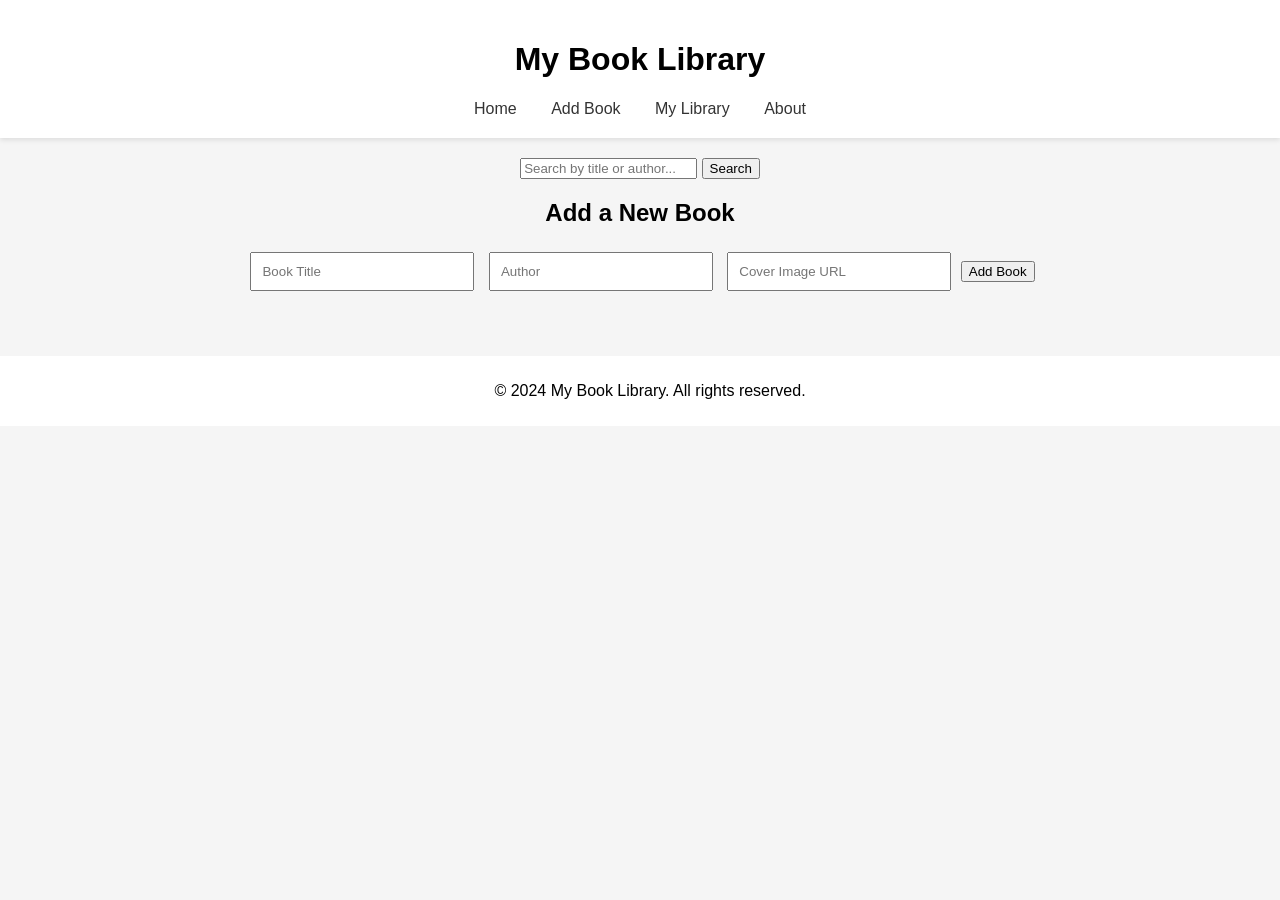
==== index.html @ 729497bb "Add files via upload" ====
<!DOCTYPE html>
<html lang="en">
<head>
    <meta charset="UTF-8">
    <meta name="viewport" content="width=device-width, initial-scale=1.0">
    <title>My Book Library</title>
    <link rel="stylesheet" href="style.css"> <!-- Link to your CSS file -->
</head>
<body>
    <header>
        <h1>My Book Library</h1>
        <nav>
            <a href="#home">Home</a>
            <a href="#add-book">Add Book</a>
            <a href="#my-library">My Library</a>
            <a href="#about">About</a>
        </nav>
    </header>

    <main>
        <div class="search-bar">
            <input type="text" id="search-input" placeholder="Search by title or author...">
            <button id="search-button">Search</button>
        </div>

        <div class="add-book">
            <h2>Add a New Book</h2>
            <input type="text" id="title" placeholder="Book Title" required>
            <input type="text" id="author" placeholder="Author" required>
            <input type="text" id="cover" placeholder="Cover Image URL" required>
            <button id="add-button">Add Book</button>
        </div>

        <div class="book-catalog" id="book-catalog">
            <!-- Books will be dynamically added here -->
        </div>
    </main>

    <footer>
        <p>&copy; 2024 My Book Library. All rights reserved.</p>
    </footer>

    <script src="script.js"></script> <!-- Link to your JavaScript file -->
</body>
</html>
---- style.css ----
body {
    font-family: Arial, sans-serif;
    margin: 0;
    padding: 0;
    background-color: #f5f5f5;
}

header {
    background-color: #fff;
    padding: 20px;
    text-align: center;
    box-shadow: 0 2px 5px rgba(0, 0, 0, 0.1);
}

nav a {
    margin: 0 15px;
    text-decoration: none;
    color: #333;
}

.search-bar {
    margin: 20px auto;
    text-align: center;
}

.add-book {
    margin: 20px auto;
    text-align: center;
}

.add-book input {
    margin: 5px;
    padding: 10px;
    width: 200px;
}

.book-catalog {
    display: grid;
    grid-template-columns: repeat(auto-fill, minmax(150px, 1fr));
    gap: 20px;
    padding: 20px;
}

.book-item {
    background-color: #fff;
    border: 1px solid #ddd;
    border-radius: 5px;
    padding: 15px;
    text-align: center;
}

.status {
    display: inline-block;
    margin: 10px 0;
    padding: 5px 10px;
    background-color: #e0f7fa;
    border-radius: 3px;
}

footer {
    text-align: center;
    padding: 10px;
    background-color: #fff;
    position: relative;
    bottom: 0;
    width: 100%;
}
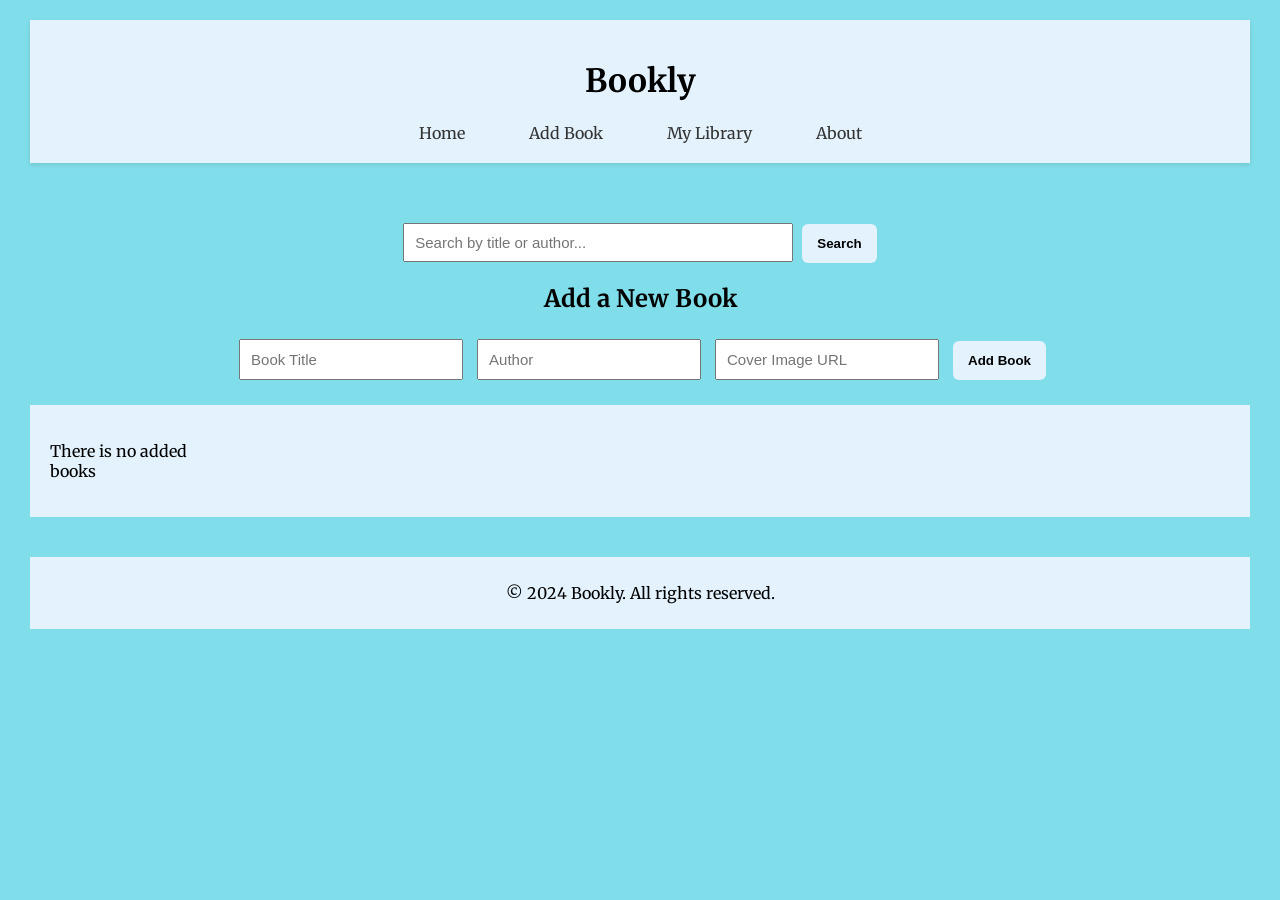
==== commit 15f6b0e7: "add some styles with some modifications" ====
--- a/index.html
+++ b/index.html
@@ -1,45 +1,66 @@
 <!DOCTYPE html>
 <html lang="en">
-<head>
-    <meta charset="UTF-8">
-    <meta name="viewport" content="width=device-width, initial-scale=1.0">
-    <title>My Book Library</title>
-    <link rel="stylesheet" href="style.css"> <!-- Link to your CSS file -->
-</head>
-<body>
-    <header>
-        <h1>My Book Library</h1>
+  <head>
+    <meta charset="UTF-8" />
+    <meta name="viewport" content="width=device-width, initial-scale=1.0" />
+    <title>Bookly</title>
+    <link rel="preconnect" href="https://fonts.googleapis.com" />
+    <link rel="preconnect" href="https://fonts.gstatic.com" crossorigin />
+    <link
+      href="https://fonts.googleapis.com/css2?family=Merriweather:ital,wght@0,300;0,400;0,700;0,900;1,300;1,400;1,700;1,900&family=Playfair+Display:ital,wght@0,400..900;1,400..900&display=swap"
+      rel="stylesheet"
+    />
+    <link rel="stylesheet" href="style.css" />
+  </head>
+  <body onload="renderBooks()">
+    <div class="container">
+      <header>
+        <h1><a href="#">Bookly</a></h1>
         <nav>
-            <a href="#home">Home</a>
-            <a href="#add-book">Add Book</a>
-            <a href="#my-library">My Library</a>
-            <a href="#about">About</a>
+          <a href="#home">Home</a>
+          <a href="#add-book">Add Book</a>
+          <a href="#my-library">My Library</a>
+          <a href="#about">About</a>
         </nav>
-    </header>
-
-    <main>
+      </header>
+    </div>
+    <div class="container">
+      <main>
         <div class="search-bar">
-            <input type="text" id="search-input" placeholder="Search by title or author...">
-            <button id="search-button">Search</button>
+          <input
+            type="text"
+            id="search-input"
+            placeholder="Search by title or author..."
+          />
+          <button id="search-button">Search</button>
         </div>
 
         <div class="add-book">
-            <h2>Add a New Book</h2>
-            <input type="text" id="title" placeholder="Book Title" required>
-            <input type="text" id="author" placeholder="Author" required>
-            <input type="text" id="cover" placeholder="Cover Image URL" required>
-            <button id="add-button">Add Book</button>
+          <h2>Add a New Book</h2>
+          <input type="text" id="title" placeholder="Book Title" required />
+          <input type="text" id="author" placeholder="Author" required />
+          <input
+            type="text"
+            id="cover"
+            placeholder="Cover Image URL"
+            required
+          />
+          <button id="add-button">Add Book</button>
         </div>
 
         <div class="book-catalog" id="book-catalog">
-            <!-- Books will be dynamically added here -->
+          <!-- Books will be dynamically added here -->
         </div>
-    </main>
+      </main>
+    </div>
+    <div class="container">
+      <footer>
+        <p>&copy; 2024 Bookly. All rights reserved.</p>
+      </footer>
+    </div>
 
-    <footer>
-        <p>&copy; 2024 My Book Library. All rights reserved.</p>
-    </footer>
-
-    <script src="script.js"></script> <!-- Link to your JavaScript file -->
-</body>
+    <!-- <script src="script.js"></script> -->
+    <script src="script.js"></script>
+    <!-- Link to your JavaScript file -->
+  </body>
 </html>
--- a/style.css
+++ b/style.css
@@ -1,67 +1,106 @@
 body {
-    font-family: Arial, sans-serif;
-    margin: 0;
-    padding: 0;
-    background-color: #f5f5f5;
+  font-family: "Merriweather", serif;
+  margin: 0;
+  padding: 0;
+  background-color: #80deea;
+}
+
+.container {
+  padding: 20px 30px;
 }
 
 header {
-    background-color: #fff;
-    padding: 20px;
-    text-align: center;
-    box-shadow: 0 2px 5px rgba(0, 0, 0, 0.1);
+  background-color: #e3f2fd;
+  padding: 20px;
+  text-align: center;
+  box-shadow: 0 2px 5px rgba(0, 0, 0, 0.1);
+}
+header > h1 > a {
+  text-decoration: none;
+  color: black;
 }
 
 nav a {
-    margin: 0 15px;
-    text-decoration: none;
-    color: #333;
+  margin: 0 15px;
+  text-decoration: none;
+  color: #333;
+  padding: 10px 15px;
+  border-radius: 10px;
+  transition: 0.5s;
+}
+nav a:hover {
+  background-color: #0097a7;
+  color: white;
 }
 
 .search-bar {
-    margin: 20px auto;
-    text-align: center;
+  margin: 20px auto;
+  text-align: center;
 }
-
+.search-bar > input {
+  height: 35px;
+  width: 30%;
+}
+input {
+  font-size: 15px;
+  padding: 0 10px;
+}
+input:focus {
+  outline: #4dd0e1;
+}
+button {
+  padding: 12px 15px;
+  margin-left: 5px;
+  color: black;
+  border-radius: 6px;
+  background-color: #e3f2fd;
+  border: none;
+  font-weight: 600;
+  transition: 0.2s;
+  cursor: pointer;
+}
+button:active {
+  background-color: black;
+  color: #e3f2fd;
+}
 .add-book {
-    margin: 20px auto;
-    text-align: center;
+  margin: 20px auto;
+  text-align: center;
 }
 
 .add-book input {
-    margin: 5px;
-    padding: 10px;
-    width: 200px;
+  margin: 5px;
+  padding: 10px;
+  width: 200px;
 }
-
 .book-catalog {
-    display: grid;
-    grid-template-columns: repeat(auto-fill, minmax(150px, 1fr));
-    gap: 20px;
-    padding: 20px;
+  display: grid;
+  grid-template-columns: repeat(auto-fill, minmax(150px, 1fr));
+  gap: 20px;
+  padding: 20px;
+  background-color: #e3f2fd;
 }
 
 .book-item {
-    background-color: #fff;
-    border: 1px solid #ddd;
-    border-radius: 5px;
-    padding: 15px;
-    text-align: center;
+  background-color: #e3f2fd;
+  border: 1px solid #ddd;
+  border-radius: 5px;
+  padding: 15px;
+  text-align: center;
 }
 
 .status {
-    display: inline-block;
-    margin: 10px 0;
-    padding: 5px 10px;
-    background-color: #e0f7fa;
-    border-radius: 3px;
+  display: inline-block;
+  margin: 10px 0;
+  padding: 5px 10px;
+  background-color: #e0f7fa;
+  border-radius: 3px;
 }
 
 footer {
-    text-align: center;
-    padding: 10px;
-    background-color: #fff;
-    position: relative;
-    bottom: 0;
-    width: 100%;
+  text-align: center;
+  padding: 10px;
+  background-color: #e3f2fd;
+  position: relative;
+  bottom: 0;
 }
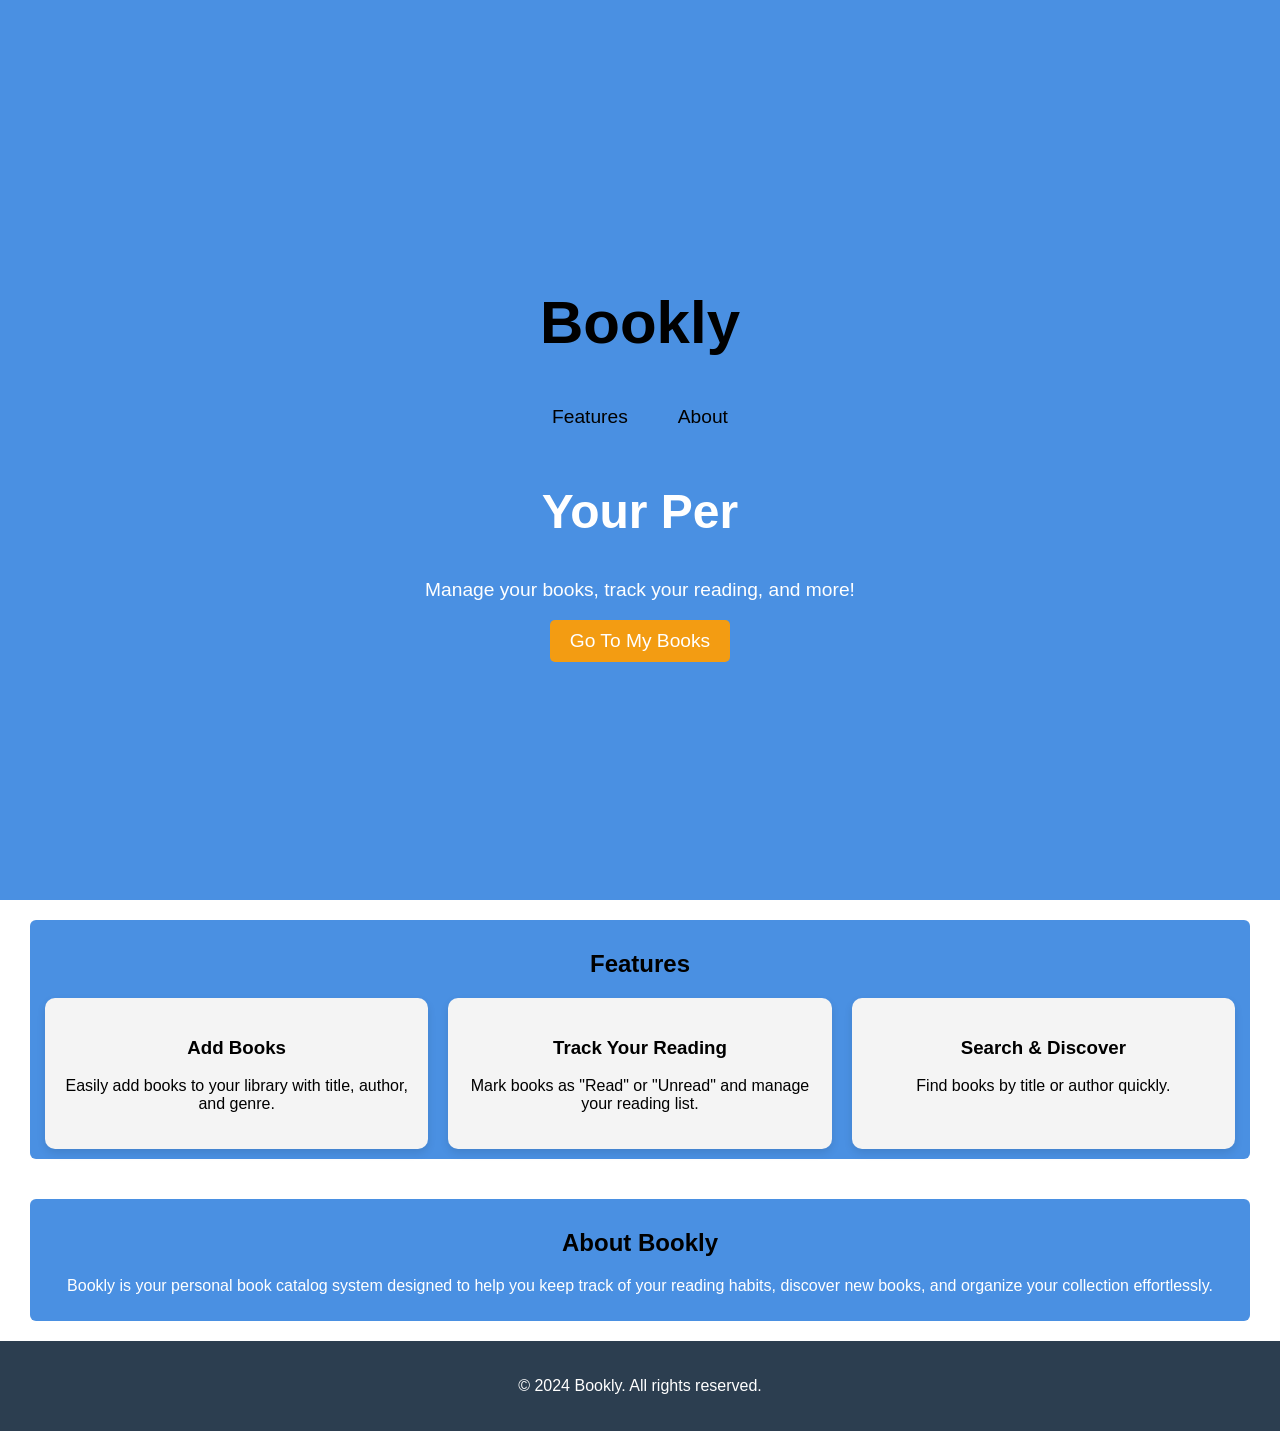
==== commit 79784bd7: "add landing page with some animations" ====
--- a/index.html
+++ b/index.html
@@ -3,64 +3,61 @@
   <head>
     <meta charset="UTF-8" />
     <meta name="viewport" content="width=device-width, initial-scale=1.0" />
-    <title>Bookly</title>
-    <link rel="preconnect" href="https://fonts.googleapis.com" />
-    <link rel="preconnect" href="https://fonts.gstatic.com" crossorigin />
-    <link
-      href="https://fonts.googleapis.com/css2?family=Merriweather:ital,wght@0,300;0,400;0,700;0,900;1,300;1,400;1,700;1,900&family=Playfair+Display:ital,wght@0,400..900;1,400..900&display=swap"
-      rel="stylesheet"
-    />
+    <title>Welcome to Bookly</title>
     <link rel="stylesheet" href="style.css" />
   </head>
-  <body onload="renderBooks()">
+  <body>
+    <header class="header">
+      <nav>
+        <h1 style="color: black">Bookly</h1>
+        <ul>
+          <li><a href="#features">Features</a></li>
+          <li><a href="#about">About</a></li>
+        </ul>
+      </nav>
+      <div class="hero">
+        <h2>Your Personal Book Library</h2>
+        <p>Manage your books, track your reading, and more!</p>
+        <a href="./my-books.html" class="cta-btn">Go To My Books</a>
+      </div>
+    </header>
     <div class="container">
-      <header>
-        <h1><a href="#">Bookly</a></h1>
-        <nav>
-          <a href="#home">Home</a>
-          <a href="#add-book">Add Book</a>
-          <a href="#my-library">My Library</a>
-          <a href="#about">About</a>
-        </nav>
-      </header>
+      <section id="features" class="features">
+        <h2>Features</h2>
+        <div class="feature-list">
+          <div class="feature">
+            <h3>Add Books</h3>
+            <p class="mainText">
+              Easily add books to your library with title, author, and genre.
+            </p>
+          </div>
+          <div class="feature">
+            <h3>Track Your Reading</h3>
+            <p class="mainText">
+              Mark books as "Read" or "Unread" and manage your reading list.
+            </p>
+          </div>
+          <div class="feature">
+            <h3>Search & Discover</h3>
+            <p class="mainText">Find books by title or author quickly.</p>
+          </div>
+        </div>
+      </section>
     </div>
     <div class="container">
-      <main>
-        <div class="search-bar">
-          <input
-            type="text"
-            id="search-input"
-            placeholder="Search by title or author..."
-          />
-          <button id="search-button">Search</button>
-        </div>
+      <section id="about" class="about">
+        <h2>About Bookly</h2>
+        <p class="mainText" style="color: white">
+          Bookly is your personal book catalog system designed to help you keep
+          track of your reading habits, discover new books, and organize your
+          collection effortlessly.
+        </p>
+      </section>
+    </div>
+    <footer class="footer" id="contact">
+      <p>&copy; 2024 Bookly. All rights reserved.</p>
+    </footer>
 
-        <div class="add-book">
-          <h2>Add a New Book</h2>
-          <input type="text" id="title" placeholder="Book Title" required />
-          <input type="text" id="author" placeholder="Author" required />
-          <input
-            type="text"
-            id="cover"
-            placeholder="Cover Image URL"
-            required
-          />
-          <button id="add-button">Add Book</button>
-        </div>
-
-        <div class="book-catalog" id="book-catalog">
-          <!-- Books will be dynamically added here -->
-        </div>
-      </main>
-    </div>
-    <div class="container">
-      <footer>
-        <p>&copy; 2024 Bookly. All rights reserved.</p>
-      </footer>
-    </div>
-
-    <!-- <script src="script.js"></script> -->
     <script src="script.js"></script>
-    <!-- Link to your JavaScript file -->
   </body>
 </html>
--- a/style.css
+++ b/style.css
@@ -1,106 +1,124 @@
+/* Global styles */
+html {
+  scroll-behavior: smooth;
+}
 body {
-  font-family: "Merriweather", serif;
   margin: 0;
   padding: 0;
-  background-color: #80deea;
+  font-family: Arial, sans-serif;
 }
-
 .container {
   padding: 20px 30px;
 }
-
-header {
-  background-color: #e3f2fd;
-  padding: 20px;
+section {
+  background-color: #4a90e2;
+  padding: 10px 15px;
   text-align: center;
-  box-shadow: 0 2px 5px rgba(0, 0, 0, 0.1);
+  border-radius: 6px;
 }
-header > h1 > a {
-  text-decoration: none;
-  color: black;
+.header {
+  background-color: #4a90e2;
+  color: white;
+  padding: 50px;
+  text-align: center;
+  position: relative;
+  height: calc(100vh - 100px);
+  display: flex;
+  justify-content: center;
+  align-items: center;
+  flex-direction: column;
+}
+.header h1 {
+  font-size: 60px;
+}
+nav ul {
+  list-style: none;
+  padding: 0;
+  display: flex;
+  justify-content: center;
+  gap: 20px;
 }
 
-nav a {
-  margin: 0 15px;
+nav ul li {
+  display: inline;
+}
+
+nav ul li a {
+  color: black;
   text-decoration: none;
-  color: #333;
+  font-size: 1.2rem;
+  transition: 0.3s;
   padding: 10px 15px;
-  border-radius: 10px;
-  transition: 0.5s;
+  border-radius: 6px;
 }
-nav a:hover {
-  background-color: #0097a7;
+nav ul li a:hover {
+  background-color: #0077ff;
   color: white;
 }
 
-.search-bar {
-  margin: 20px auto;
-  text-align: center;
-}
-.search-bar > input {
-  height: 35px;
-  width: 30%;
-}
-input {
-  font-size: 15px;
-  padding: 0 10px;
-}
-input:focus {
-  outline: #4dd0e1;
-}
-button {
-  padding: 12px 15px;
-  margin-left: 5px;
-  color: black;
-  border-radius: 6px;
-  background-color: #e3f2fd;
-  border: none;
-  font-weight: 600;
-  transition: 0.2s;
-  cursor: pointer;
-}
-button:active {
-  background-color: black;
-  color: #e3f2fd;
-}
-.add-book {
-  margin: 20px auto;
-  text-align: center;
+.hero h2 {
+  font-size: 3rem;
+  opacity: 1;
+  transition: opacity 0.3s ease-in-out;
 }
 
-.add-book input {
-  margin: 5px;
-  padding: 10px;
-  width: 200px;
-}
-.book-catalog {
-  display: grid;
-  grid-template-columns: repeat(auto-fill, minmax(150px, 1fr));
-  gap: 20px;
-  padding: 20px;
-  background-color: #e3f2fd;
+.hero p {
+  font-size: 1.2rem;
 }
 
-.book-item {
-  background-color: #e3f2fd;
-  border: 1px solid #ddd;
+.cta-btn {
+  display: inline-block;
+  padding: 10px 20px;
+  background-color: #f39c12;
+  color: white;
+  text-decoration: none;
+  font-size: 1.2rem;
   border-radius: 5px;
-  padding: 15px;
-  text-align: center;
+  transition: transform 0.3s ease-in-out;
 }
 
-.status {
-  display: inline-block;
-  margin: 10px 0;
-  padding: 5px 10px;
-  background-color: #e0f7fa;
-  border-radius: 3px;
+.cta-btn:hover {
+  transform: scale(1.1);
 }
 
-footer {
+.feature-list {
+  display: flex;
+  justify-content: center;
+  gap: 20px;
+}
+
+.feature {
+  background-color: #f4f4f4;
+  padding: 20px;
+  border-radius: 10px;
+  width: 30%;
+  box-shadow: 0px 4px 8px rgba(0, 0, 0, 0.1);
+  transition: 0.3s;
+}
+.feature:hover {
+  transform: scale(1.2, 1.2);
+}
+
+.footer {
+  background-color: #2c3e50;
+  color: white;
   text-align: center;
-  padding: 10px;
-  background-color: #e3f2fd;
-  position: relative;
-  bottom: 0;
+  padding: 20px 0;
 }
+
+@keyframes fadeIn {
+  0% {
+    opacity: 0;
+    transform: translateY(20px);
+  }
+  100% {
+    opacity: 1;
+    transform: translateY(0);
+  }
+}
+
+.header,
+.features,
+.about {
+  animation: fadeIn 1.5s ease-in-out;
+}
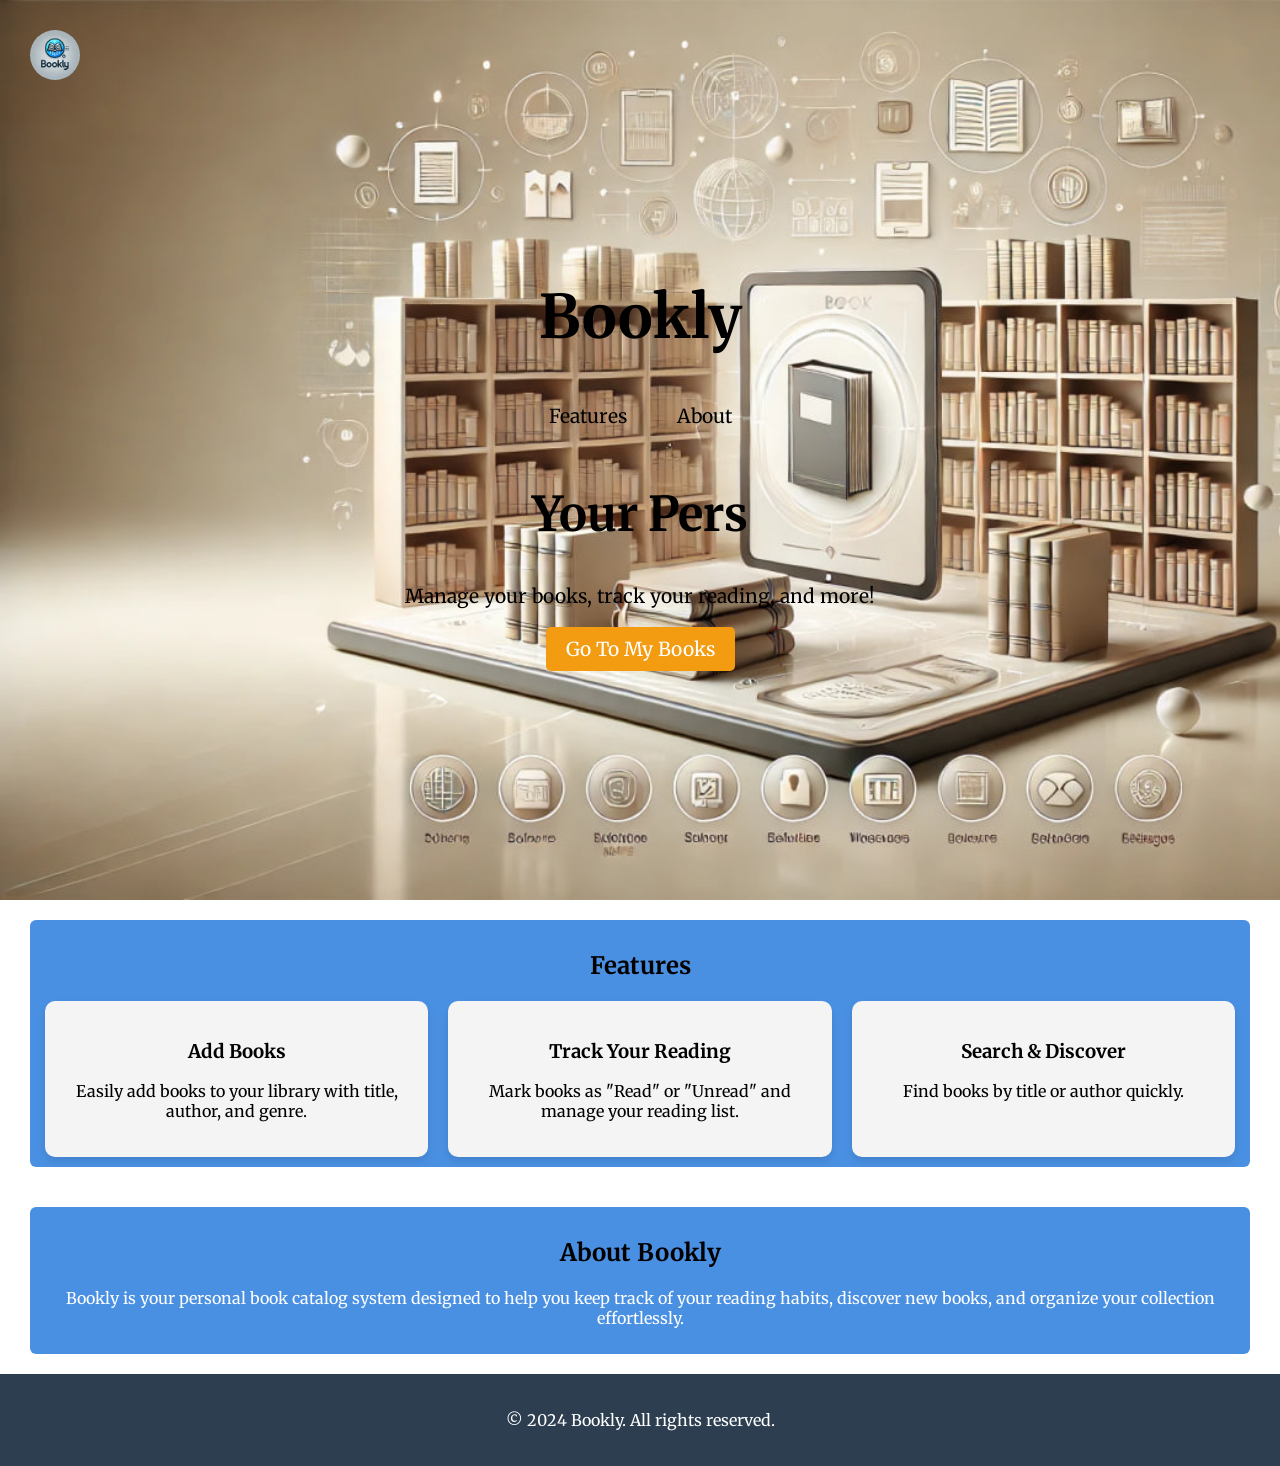
==== commit 227a1cdc: "last Version" ====
--- a/index.html
+++ b/index.html
@@ -1,63 +1,72 @@
-<!DOCTYPE html>
-<html lang="en">
-  <head>
-    <meta charset="UTF-8" />
-    <meta name="viewport" content="width=device-width, initial-scale=1.0" />
-    <title>Welcome to Bookly</title>
-    <link rel="stylesheet" href="style.css" />
-  </head>
-  <body>
-    <header class="header">
-      <nav>
-        <h1 style="color: black">Bookly</h1>
-        <ul>
-          <li><a href="#features">Features</a></li>
-          <li><a href="#about">About</a></li>
-        </ul>
-      </nav>
-      <div class="hero">
-        <h2>Your Personal Book Library</h2>
-        <p>Manage your books, track your reading, and more!</p>
-        <a href="./my-books.html" class="cta-btn">Go To My Books</a>
-      </div>
-    </header>
-    <div class="container">
-      <section id="features" class="features">
-        <h2>Features</h2>
-        <div class="feature-list">
-          <div class="feature">
-            <h3>Add Books</h3>
-            <p class="mainText">
-              Easily add books to your library with title, author, and genre.
-            </p>
-          </div>
-          <div class="feature">
-            <h3>Track Your Reading</h3>
-            <p class="mainText">
-              Mark books as "Read" or "Unread" and manage your reading list.
-            </p>
-          </div>
-          <div class="feature">
-            <h3>Search & Discover</h3>
-            <p class="mainText">Find books by title or author quickly.</p>
-          </div>
-        </div>
-      </section>
-    </div>
-    <div class="container">
-      <section id="about" class="about">
-        <h2>About Bookly</h2>
-        <p class="mainText" style="color: white">
-          Bookly is your personal book catalog system designed to help you keep
-          track of your reading habits, discover new books, and organize your
-          collection effortlessly.
-        </p>
-      </section>
-    </div>
-    <footer class="footer" id="contact">
-      <p>&copy; 2024 Bookly. All rights reserved.</p>
-    </footer>
-
-    <script src="script.js"></script>
-  </body>
-</html>
+<!DOCTYPE html>
+<html lang="en">
+  <head>
+    <meta charset="UTF-8" />
+    <meta name="viewport" content="width=device-width, initial-scale=1.0" />
+    <title>Welcome to Bookly</title>
+    <link rel="preconnect" href="https://fonts.googleapis.com" />
+    <link rel="preconnect" href="https://fonts.gstatic.com" crossorigin />
+    <link
+      href="https://fonts.googleapis.com/css2?family=Merriweather:ital,wght@0,300;0,400;0,700;0,900;1,300;1,400;1,700;1,900&family=Playfair+Display:ital,wght@0,400..900;1,400..900&display=swap"
+      rel="stylesheet"
+    />
+    <link rel="stylesheet" href="CSS/index.css" />
+  </head>
+  <body>
+    <a href="../index.html"><img src="./images/logo.jpg" class="logoLanding" alt="logo" /></a>
+
+    <header class="header">
+
+      <nav>
+        <h1 style="color: black">Bookly</h1>
+        <ul>
+          <li><a href="#features">Features</a></li>
+          <li><a href="#about">About</a></li>
+        </ul>
+      </nav>
+      <div class="hero">
+        <h2>Your Personal Book Library</h2>
+        <p>Manage your books, track your reading, and more!</p>
+        <a href="HTML/my-books.html" class="cta-btn">Go To My Books</a>
+      </div>
+    </header>
+    <div class="container">
+      <section id="features" class="features">
+        <h2>Features</h2>
+        <div class="feature-list">
+          <div class="feature">
+            <h3>Add Books</h3>
+            <p class="mainText">
+              Easily add books to your library with title, author, and genre.
+            </p>
+          </div>
+          <div class="feature">
+            <h3>Track Your Reading</h3>
+            <p class="mainText">
+              Mark books as "Read" or "Unread" and manage your reading list.
+            </p>
+          </div>
+          <div class="feature">
+            <h3>Search & Discover</h3>
+            <p class="mainText">Find books by title or author quickly.</p>
+          </div>
+        </div>
+      </section>
+    </div>
+    <div class="container">
+      <section id="about" class="about">
+        <h2>About Bookly</h2>
+        <p class="mainText" style="color: white">
+          Bookly is your personal book catalog system designed to help you keep
+          track of your reading habits, discover new books, and organize your
+          collection effortlessly.
+        </p>
+      </section>
+    </div>
+    <footer class="footer" id="contact">
+      <p>&copy; 2024 Bookly. All rights reserved.</p>
+    </footer>
+
+    <script src="JS/index.js"></script>
+  </body>
+</html>
--- a/CSS/index.css
+++ b/CSS/index.css
@@ -0,0 +1,155 @@
+/* Global styles */
+html {
+  scroll-behavior: smooth;
+}
+body {
+  margin: 0;
+  padding: 0;
+  font-family: "Merriweather", serif;
+}
+
+.container {
+  padding: 20px 30px;
+}
+section {
+  background-color: #4a90e2;
+  padding: 10px 15px;
+  text-align: center;
+  border-radius: 6px;
+}
+.header {
+  background-image: url("../images/background\ image.jpg");
+  background-size: cover;
+  padding: 50px;
+  text-align: center;
+  position: relative;
+  height: calc(100vh - 100px);
+  display: flex;
+  justify-content: center;
+  align-items: center;
+  flex-direction: column;
+}
+.logoLanding {
+  position: absolute;
+  z-index: 10;
+  border-radius: 50%;
+  top: 30px;
+  left: 30px;
+  width: 50px;
+  height: 50px;
+}
+.header h1 {
+  font-size: 60px;
+}
+nav ul {
+  list-style: none;
+  padding: 0;
+  display: flex;
+  justify-content: center;
+  gap: 20px;
+}
+
+nav ul li {
+  display: inline;
+}
+
+nav ul li a {
+  color: black;
+  text-decoration: none;
+  font-size: 1.2rem;
+  transition: 0.3s;
+  padding: 10px 15px;
+  border-radius: 6px;
+}
+nav ul li a:hover {
+  background-color: #0077ff;
+  color: white;
+}
+
+.hero h2 {
+  font-size: 3rem;
+  opacity: 1;
+  transition: opacity 0.3s ease-in-out;
+}
+
+.hero p {
+  font-size: 1.2rem;
+}
+
+.cta-btn {
+  display: inline-block;
+  padding: 10px 20px;
+  background-color: #f39c12;
+  color: white;
+  text-decoration: none;
+  font-size: 1.2rem;
+  border-radius: 5px;
+  transition: transform 0.3s ease-in-out;
+}
+
+.cta-btn:hover {
+  transform: scale(1.1);
+}
+
+.feature-list {
+  display: flex;
+  justify-content: center;
+  gap: 20px;
+}
+
+.feature {
+  background-color: #f4f4f4;
+  padding: 20px;
+  border-radius: 10px;
+  width: 30%;
+  box-shadow: 0px 4px 8px rgba(0, 0, 0, 0.1);
+  transition: 0.3s;
+}
+.feature:hover {
+  transform: scale(1.2, 1.2);
+}
+
+.footer {
+  background-color: #2c3e50;
+  color: white;
+  text-align: center;
+  padding: 20px 0;
+}
+
+@keyframes fadeIn {
+  0% {
+    opacity: 0;
+    transform: translateY(20px);
+  }
+  100% {
+    opacity: 1;
+    transform: translateY(0);
+  }
+}
+
+.header,
+.features,
+.about {
+  animation: fadeIn 1.5s ease-in-out;
+}
+
+@media (max-width: 767px) {
+  .header {
+    background-image: none;
+    background-color: #0077ff;
+  }
+  .header .hero h2 {
+    font-size: 30px;
+  }
+  .feature-list {
+    text-align: center;
+    display: grid;
+    grid-template-columns: repeat(auto-fill, minmax(300px, 1fr));
+    gap: 20px;
+    padding-bottom: 10px;
+  }
+  .feature {
+    width: 100%;
+    padding: 0;
+  }
+}
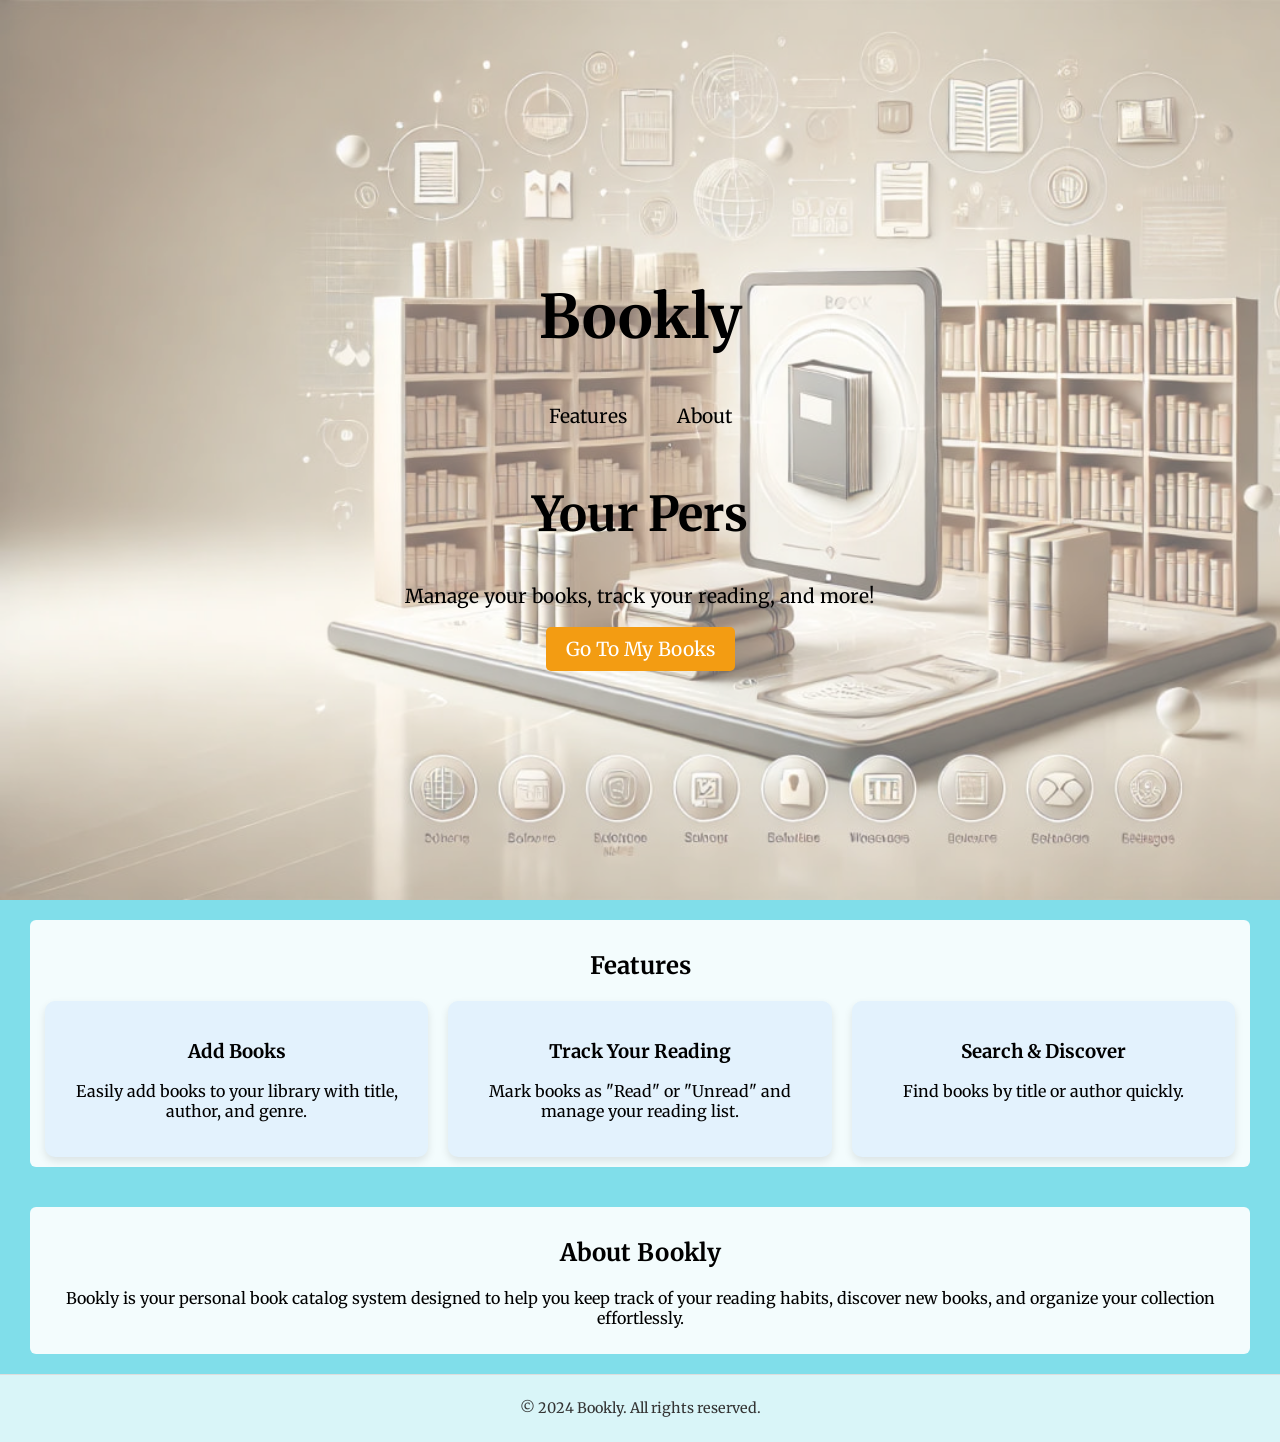
==== commit 87403d1e: "edit some styles" ====
--- a/index.html
+++ b/index.html
@@ -13,21 +13,20 @@
     <link rel="stylesheet" href="CSS/index.css" />
   </head>
   <body>
-    <a href="../index.html"><img src="./images/logo.jpg" class="logoLanding" alt="logo" /></a>
-
     <header class="header">
-
-      <nav>
-        <h1 style="color: black">Bookly</h1>
-        <ul>
-          <li><a href="#features">Features</a></li>
-          <li><a href="#about">About</a></li>
-        </ul>
-      </nav>
-      <div class="hero">
-        <h2>Your Personal Book Library</h2>
-        <p>Manage your books, track your reading, and more!</p>
-        <a href="HTML/my-books.html" class="cta-btn">Go To My Books</a>
+      <div class="layer">
+        <nav>
+          <h1 style="color: black">Bookly</h1>
+          <ul>
+            <li><a href="#features">Features</a></li>
+            <li><a href="#about">About</a></li>
+          </ul>
+        </nav>
+        <div class="hero">
+          <h2>Your Personal Book Library</h2>
+          <p>Manage your books, track your reading, and more!</p>
+          <a href="HTML/my-books.html" class="cta-btn">Go To My Books</a>
+        </div>
       </div>
     </header>
     <div class="container">
@@ -56,14 +55,14 @@
     <div class="container">
       <section id="about" class="about">
         <h2>About Bookly</h2>
-        <p class="mainText" style="color: white">
+        <p class="mainText">
           Bookly is your personal book catalog system designed to help you keep
           track of your reading habits, discover new books, and organize your
           collection effortlessly.
         </p>
       </section>
     </div>
-    <footer class="footer" id="contact">
+    <footer>
       <p>&copy; 2024 Bookly. All rights reserved.</p>
     </footer>
 
--- a/CSS/index.css
+++ b/CSS/index.css
@@ -6,13 +6,14 @@
   margin: 0;
   padding: 0;
   font-family: "Merriweather", serif;
+  background-color: #80deea;
 }
 
 .container {
   padding: 20px 30px;
 }
 section {
-  background-color: #4a90e2;
+  background-color: rgba(255, 255, 255, 0.9);
   padding: 10px 15px;
   text-align: center;
   border-radius: 6px;
@@ -20,10 +21,16 @@
 .header {
   background-image: url("../images/background\ image.jpg");
   background-size: cover;
-  padding: 50px;
+  height: 100vh;
+  margin: 0;
+}
+.layer {
   text-align: center;
-  position: relative;
-  height: calc(100vh - 100px);
+  width: 100%;
+  height: 100%;
+  margin: 0;
+  padding: 0;
+  background-color: rgba(255, 255, 255, 0.4);
   display: flex;
   justify-content: center;
   align-items: center;
@@ -98,17 +105,17 @@
 }
 
 .feature {
-  background-color: #f4f4f4;
+  background-color: #e3f2fd;
   padding: 20px;
   border-radius: 10px;
   width: 30%;
   box-shadow: 0px 4px 8px rgba(0, 0, 0, 0.1);
   transition: 0.3s;
 }
+
 .feature:hover {
-  transform: scale(1.2, 1.2);
+  transform: scale(1.1, 1.1);
 }
-
 .footer {
   background-color: #2c3e50;
   color: white;
@@ -132,7 +139,16 @@
 .about {
   animation: fadeIn 1.5s ease-in-out;
 }
-
+footer {
+  width: calc(100% - 20px);
+  text-align: center;
+  padding: 10px;
+  background-color: rgba(255, 255, 255, 0.7);
+  border-top: 1px solid #ddd;
+  bottom: 0;
+  font-size: 0.9em;
+  color: #333;
+}
 @media (max-width: 767px) {
   .header {
     background-image: none;
